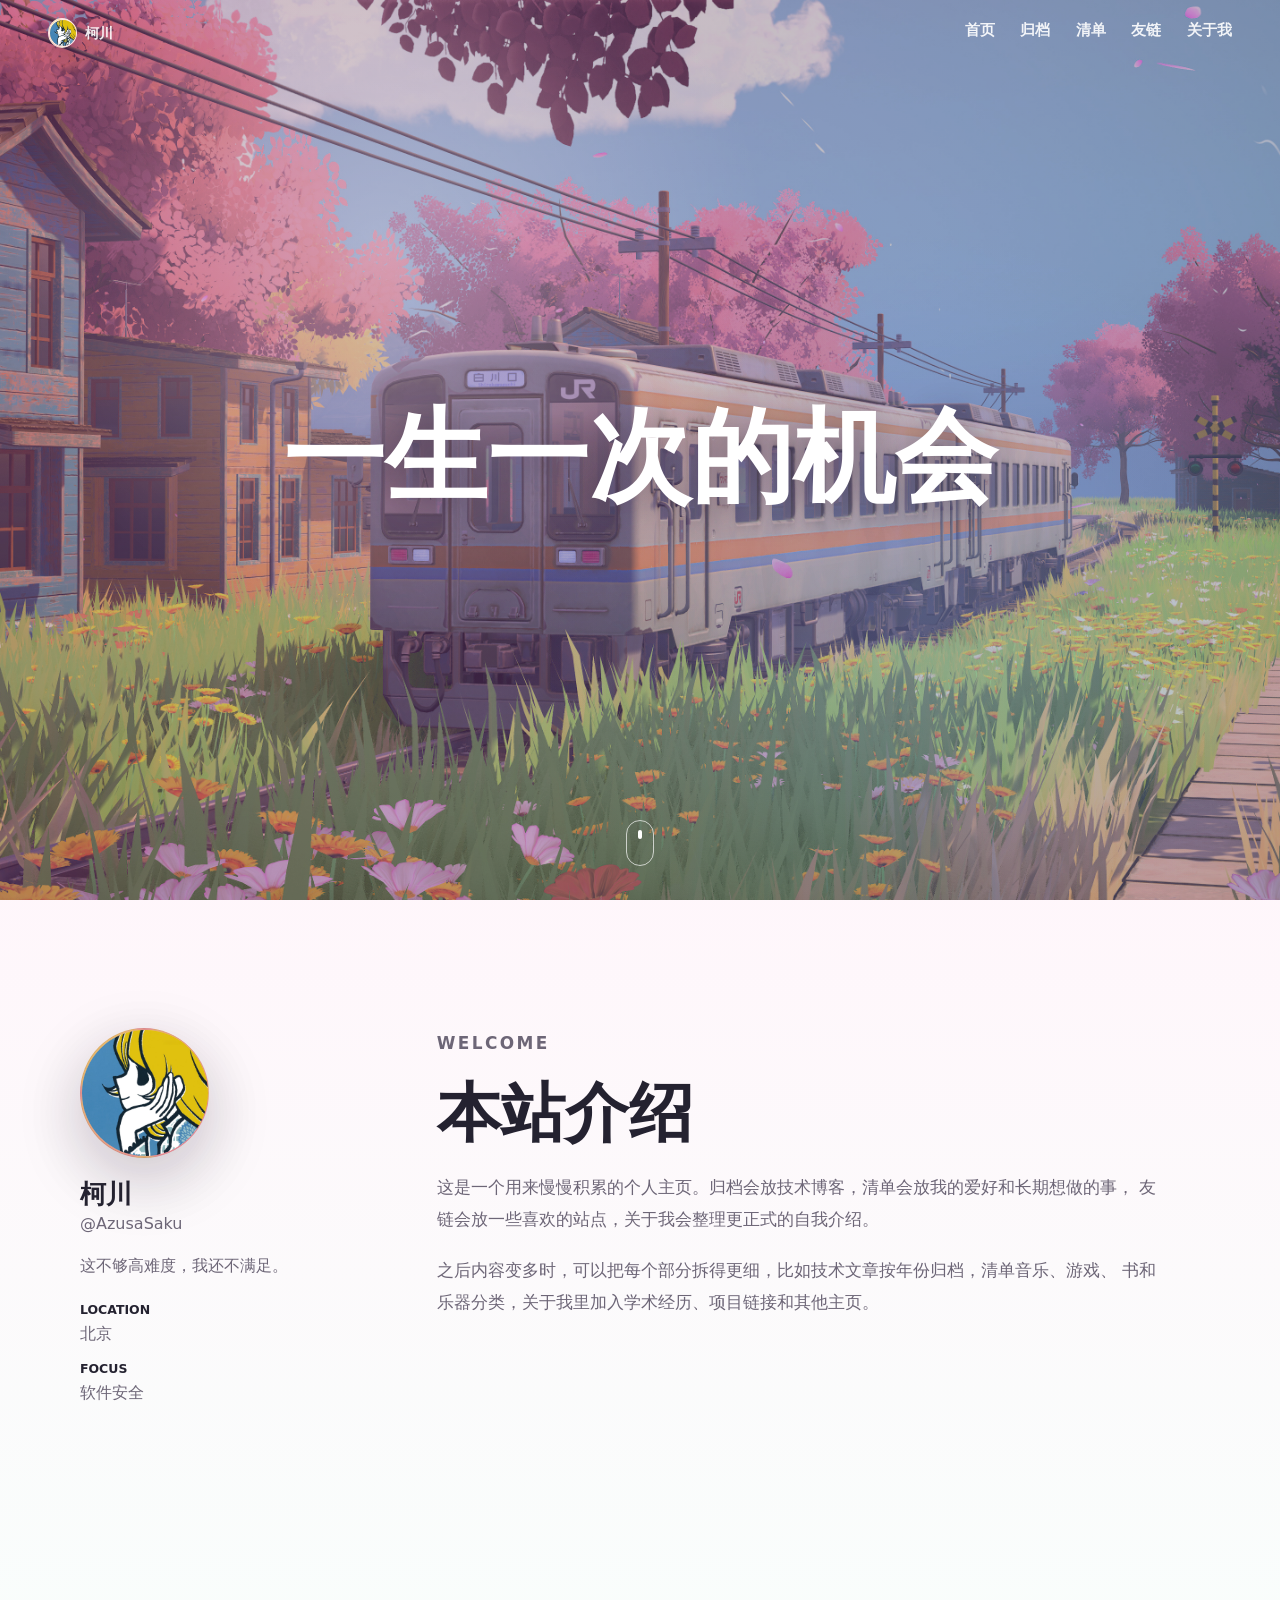
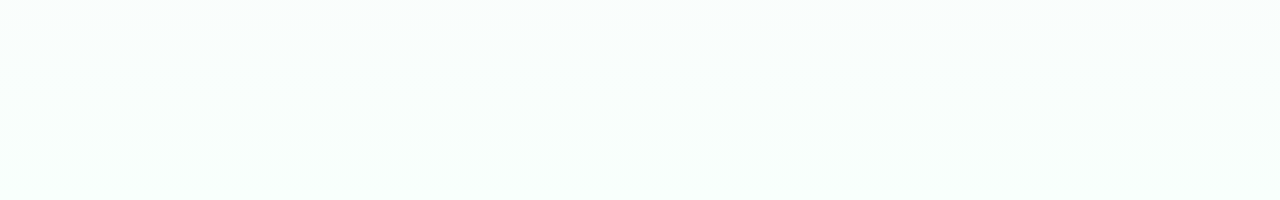
==== index.html @ ffb1e4fa "meta" ====
<!doctype html>
<html lang="zh-CN">
  <head>
    <meta charset="UTF-8" />
    <meta name="viewport" content="width=device-width, initial-scale=1.0" />
    <title>首页 | 柯川</title>
    <meta name="description" content="个人主页、技术博客、清单、友链和关于我。" />
    <link rel="stylesheet" href="styles.css" />
  </head>
  <body>
    <div class="door-effect" aria-hidden="true">
      <span></span>
      <span></span>
    </div>

    <header class="topbar" aria-label="站点导航">
      <a class="mini-profile" href="index.html" aria-label="回到首页">
        <span class="mini-avatar"><img class="mini-avatar" src="assets/avatar.jpg" alt="Mio 的头像" /></span>
        <span class="mini-id">柯川</span>
      </a>
      <nav class="top-links" aria-label="主导航">
        <a href="index.html">首页</a>
        <a href="archive.html">归档</a>
        <a href="lists.html">清单</a>
        <a href="friends.html">友链</a>
        <a href="about.html">关于我</a>
      </nav>
    </header>

    <main>
      <section class="hero" id="home" aria-labelledby="hero-title">
        <div class="sky" aria-hidden="true">
          <span class="meteor meteor-a"></span>
          <span class="meteor meteor-b"></span>
          <span class="meteor meteor-c"></span>
          <span class="meteor meteor-d"></span>
        </div>
        <div class="hero-shade" aria-hidden="true"></div>
        <h1 id="hero-title">一生一次的机会</h1>
        <a class="scroll-hint" href="#intro" aria-label="下滑查看本站介绍">
          <span></span>
        </a>
      </section>

      <section class="home-content" id="intro">
        <aside class="github-card" aria-label="个人简介">
          <div class="profile-avatar"><img class="profile-avatar" src="assets/avatar.jpg" alt="Mio 的头像" /></div>
          <h2>柯川</h2>
          <p class="handle">@AzusaSaku</p>
          <p class="bio">这不够高难度，我还不满足。</p>
          <dl class="profile-meta">
            <div>
              <dt>Location</dt>
              <dd>北京</dd>
            </div>
            <div>
              <dt>Focus</dt>
              <dd>软件安全</dd>
            </div>
          </dl>
        </aside>

        <article class="intro-copy">
          <p class="eyebrow">welcome</p>
          <h2>本站介绍</h2>
          <p>
            这是一个用来慢慢积累的个人主页。归档会放技术博客，清单会放我的爱好和长期想做的事，
            友链会放一些喜欢的站点，关于我会整理更正式的自我介绍。
          </p>
          <p>
            之后内容变多时，可以把每个部分拆得更细，比如技术文章按年份归档，清单音乐、游戏、
            书和乐器分类，关于我里加入学术经历、项目链接和其他主页。
          </p>
        </article>
      </section>
    </main>
  </body>
</html>
---- styles.css ----
:root {
  color-scheme: light;
  --ink: #242230;
  --muted: #6d6677;
  --line: rgba(48, 43, 62, 0.14);
  --paper: #fffaf8;
  --rose: #ff8fab;
  --rose-deep: #e85d86;
  --mint: #8bdcc7;
  --blue: #87bfff;
  --shadow: 0 20px 70px rgba(39, 31, 48, 0.14);
}

* {
  box-sizing: border-box;
}

html {
  scroll-behavior: smooth;
}

body {
  margin: 0;
  min-width: 320px;
  background:
    radial-gradient(circle at top left, rgba(255, 143, 171, 0.12), transparent 28rem),
    linear-gradient(180deg, #fffaf8 0%, #fff6fb 48%, #f8fffc 100%);
  color: var(--ink);
  font-family:
    Inter, "Noto Sans SC", "PingFang SC", "Microsoft YaHei", system-ui, sans-serif;
}

a {
  color: inherit;
  text-decoration: none;
}

.door-effect {
  position: fixed;
  inset: 0;
  z-index: 100;
  display: grid;
  grid-template-columns: 1fr 1fr;
  pointer-events: none;
}

.door-effect span {
  background:
    linear-gradient(120deg, rgba(255, 143, 171, 0.94), rgba(135, 191, 255, 0.9)),
    var(--paper);
  animation: open-door 1.15s cubic-bezier(0.76, 0, 0.24, 1) forwards;
}

.door-effect span:last-child {
  animation-name: open-door-right;
}

.topbar {
  position: fixed;
  z-index: 20;
  top: 0;
  left: 0;
  right: 0;
  display: flex;
  align-items: center;
  justify-content: space-between;
  gap: 24px;
  padding: 18px clamp(18px, 4vw, 48px);
  color: rgba(255, 255, 255, 0.9);
}

.topbar-inner {
  color: var(--ink);
  background: rgba(255, 250, 248, 0.82);
  backdrop-filter: blur(18px);
  box-shadow: 0 12px 34px rgba(39, 31, 48, 0.08);
}

.mini-profile {
  display: inline-flex;
  align-items: center;
  gap: 9px;
  min-width: 0;
  font-weight: 800;
}

.mini-avatar {
  display: grid;
  width: 28px;
  aspect-ratio: 1;
  place-items: center;
  border: 1px solid rgba(255, 255, 255, 0.78);
  border-radius: 50%;
  background: linear-gradient(135deg, #ffd36e, #ff8fab);
  color: #fff;
  font-size: 0.95rem;
  font-weight: 900;
  box-shadow: 0 10px 24px rgba(38, 28, 52, 0.14);
}

.mini-id {
  font-size: 0.9rem;
  white-space: nowrap;
}

.top-links {
  display: flex;
  align-items: center;
  gap: clamp(12px, 2vw, 26px);
  font-size: 0.92rem;
  font-weight: 800;
}

.top-links a {
  padding-bottom: 4px;
  border-bottom: 1px solid transparent;
}

.top-links a:hover,
.top-links a:focus-visible,
.top-links a[aria-current="page"] {
  border-color: currentColor;
}

.hero {
  position: relative;
  display: grid;
  min-height: 100svh;
  place-items: center;
  overflow: hidden;
  padding: 86px 22px 72px;
  background:
    linear-gradient(120deg, rgba(255, 143, 171, 0.24), rgba(139, 220, 199, 0.18)),
    url("assets/cover.jpg") center / cover no-repeat,
    linear-gradient(135deg, #fff0f5 0%, #ecfffa 55%, #fff8df 100%);
  isolation: isolate;
}

.hero-shade {
  position: absolute;
  inset: 0;
  z-index: -1;
  background:
    radial-gradient(circle at 30% 28%, rgba(255, 255, 255, 0.28), transparent 24rem),
    radial-gradient(circle at 72% 68%, rgba(135, 191, 255, 0.22), transparent 24rem),
    rgba(30, 22, 42, 0.22);
}

.sky {
  position: absolute;
  inset: 0;
  overflow: hidden;
  pointer-events: none;
}

.meteor {
  position: absolute;
  width: 180px;
  height: 2px;
  border-radius: 999px;
  background: linear-gradient(90deg, rgba(255, 255, 255, 0), #fff);
  filter: drop-shadow(0 0 9px rgba(255, 255, 255, 0.9));
  opacity: 0;
  transform: rotate(-28deg);
  animation: meteor 5.8s linear infinite;
}

.meteor::after {
  position: absolute;
  right: 0;
  top: 50%;
  width: 5px;
  aspect-ratio: 1;
  border-radius: 50%;
  background: #fff;
  content: "";
  transform: translateY(-50%);
}

.meteor-a {
  top: 18%;
  left: 68%;
}

.meteor-b {
  top: 36%;
  left: 82%;
  animation-delay: 1.7s;
  animation-duration: 6.4s;
}

.meteor-c {
  top: 58%;
  left: 74%;
  animation-delay: 3.2s;
  animation-duration: 7s;
}

.meteor-d {
  top: 25%;
  left: 42%;
  animation-delay: 4.4s;
  animation-duration: 6.8s;
}

.hero h1 {
  margin: 0;
  color: #fff;
  font-size: clamp(2.9rem, 8vw, 7.4rem);
  line-height: 1.02;
  letter-spacing: 0;
  text-align: center;
  text-shadow: 0 8px 34px rgba(38, 25, 54, 0.45);
}

.scroll-hint {
  position: absolute;
  bottom: 34px;
  left: 50%;
  display: grid;
  width: 28px;
  height: 46px;
  place-items: start center;
  border: 1px solid rgba(255, 255, 255, 0.68);
  border-radius: 999px;
  transform: translateX(-50%);
}

.scroll-hint span {
  width: 4px;
  height: 9px;
  margin-top: 9px;
  border-radius: 999px;
  background: #fff;
  animation: scroll-dot 1.4s ease-in-out infinite;
}

.home-content {
  display: grid;
  grid-template-columns: minmax(230px, 280px) minmax(0, 720px);
  gap: clamp(32px, 6vw, 86px);
  align-items: start;
  width: min(1120px, calc(100% - 40px));
  min-height: 100svh;
  margin: 0 auto;
  padding: clamp(76px, 10vw, 128px) 0;
}

.github-card {
  position: sticky;
  top: 86px;
}

.profile-avatar {
  display: grid;
  width: 128px;
  aspect-ratio: 1;
  place-items: center;
  border: 1px solid var(--line);
  border-radius: 50%;
  background: linear-gradient(135deg, #ffd36e, #ff8fab);
  color: #fff;
  font-size: 3.8rem;
  font-weight: 900;
  box-shadow: var(--shadow);
}

.github-card h2 {
  margin: 22px 0 4px;
  font-size: 1.62rem;
  line-height: 1.15;
}

.handle {
  margin: 0 0 18px;
  color: var(--muted);
  font-size: 1rem;
}

.bio,
.profile-meta dd,
.intro-copy p,
.simple-page p {
  color: var(--muted);
  line-height: 1.85;
}

.bio {
  margin: 0 0 22px;
}

.profile-meta {
  display: grid;
  gap: 12px;
  margin: 0;
}

.profile-meta div {
  display: grid;
  gap: 2px;
}

.profile-meta dt {
  color: var(--ink);
  font-size: 0.78rem;
  font-weight: 900;
  text-transform: uppercase;
}

.profile-meta dd {
  margin: 0;
}

.eyebrow {
  margin: 0 0 14px;
  color: var(--rose-deep);
  font-size: 0.78rem;
  font-weight: 900;
  letter-spacing: 0.14em;
  text-transform: uppercase;
}

.intro-copy h2,
.simple-page h1 {
  margin: 0 0 24px;
  font-size: clamp(2.2rem, 5vw, 4.6rem);
  line-height: 1.08;
  letter-spacing: 0;
}

.intro-copy p {
  margin: 0 0 20px;
  font-size: 1.06rem;
}

.inner-page {
  min-height: 100svh;
}

.simple-page {
  width: min(900px, calc(100% - 40px));
  margin: 0 auto;
  padding: clamp(118px, 16vw, 180px) 0 80px;
}

.simple-page p {
  margin: 0;
  font-size: 1.04rem;
}

@media (max-width: 820px) {
  .topbar {
    align-items: flex-start;
  }

  .top-links {
    max-width: 240px;
    flex-wrap: wrap;
    justify-content: flex-end;
    gap: 10px 15px;
  }

  .home-content {
    grid-template-columns: 1fr;
  }

  .github-card {
    position: relative;
    top: auto;
  }
}

@media (max-width: 540px) {
  .topbar {
    padding: 14px 16px;
  }

  .mini-id {
    display: none;
  }

  .top-links {
    max-width: 212px;
    font-size: 0.84rem;
  }

  .hero h1 {
    font-size: clamp(2.65rem, 17vw, 4.6rem);
  }

  .home-content,
  .simple-page {
    width: min(100% - 32px, 900px);
  }
}

@media (prefers-reduced-motion: reduce) {
  *,
  *::before,
  *::after {
    scroll-behavior: auto !important;
    animation-duration: 0.001ms !important;
    animation-iteration-count: 1 !important;
    transition-duration: 0.001ms !important;
  }
}

@keyframes open-door {
  0% {
    transform: translateX(0);
  }

  100% {
    transform: translateX(-101%);
  }
}

@keyframes open-door-right {
  0% {
    transform: translateX(0);
  }

  100% {
    transform: translateX(101%);
  }
}

@keyframes meteor {
  0%,
  64% {
    opacity: 0;
    translate: 0 0;
  }

  68% {
    opacity: 1;
  }

  78% {
    opacity: 0;
    translate: -520px 300px;
  }

  100% {
    opacity: 0;
    translate: -520px 300px;
  }
}

@keyframes scroll-dot {
  0%,
  100% {
    opacity: 0.95;
    transform: translateY(0);
  }

  50% {
    opacity: 0.45;
    transform: translateY(14px);
  }
}
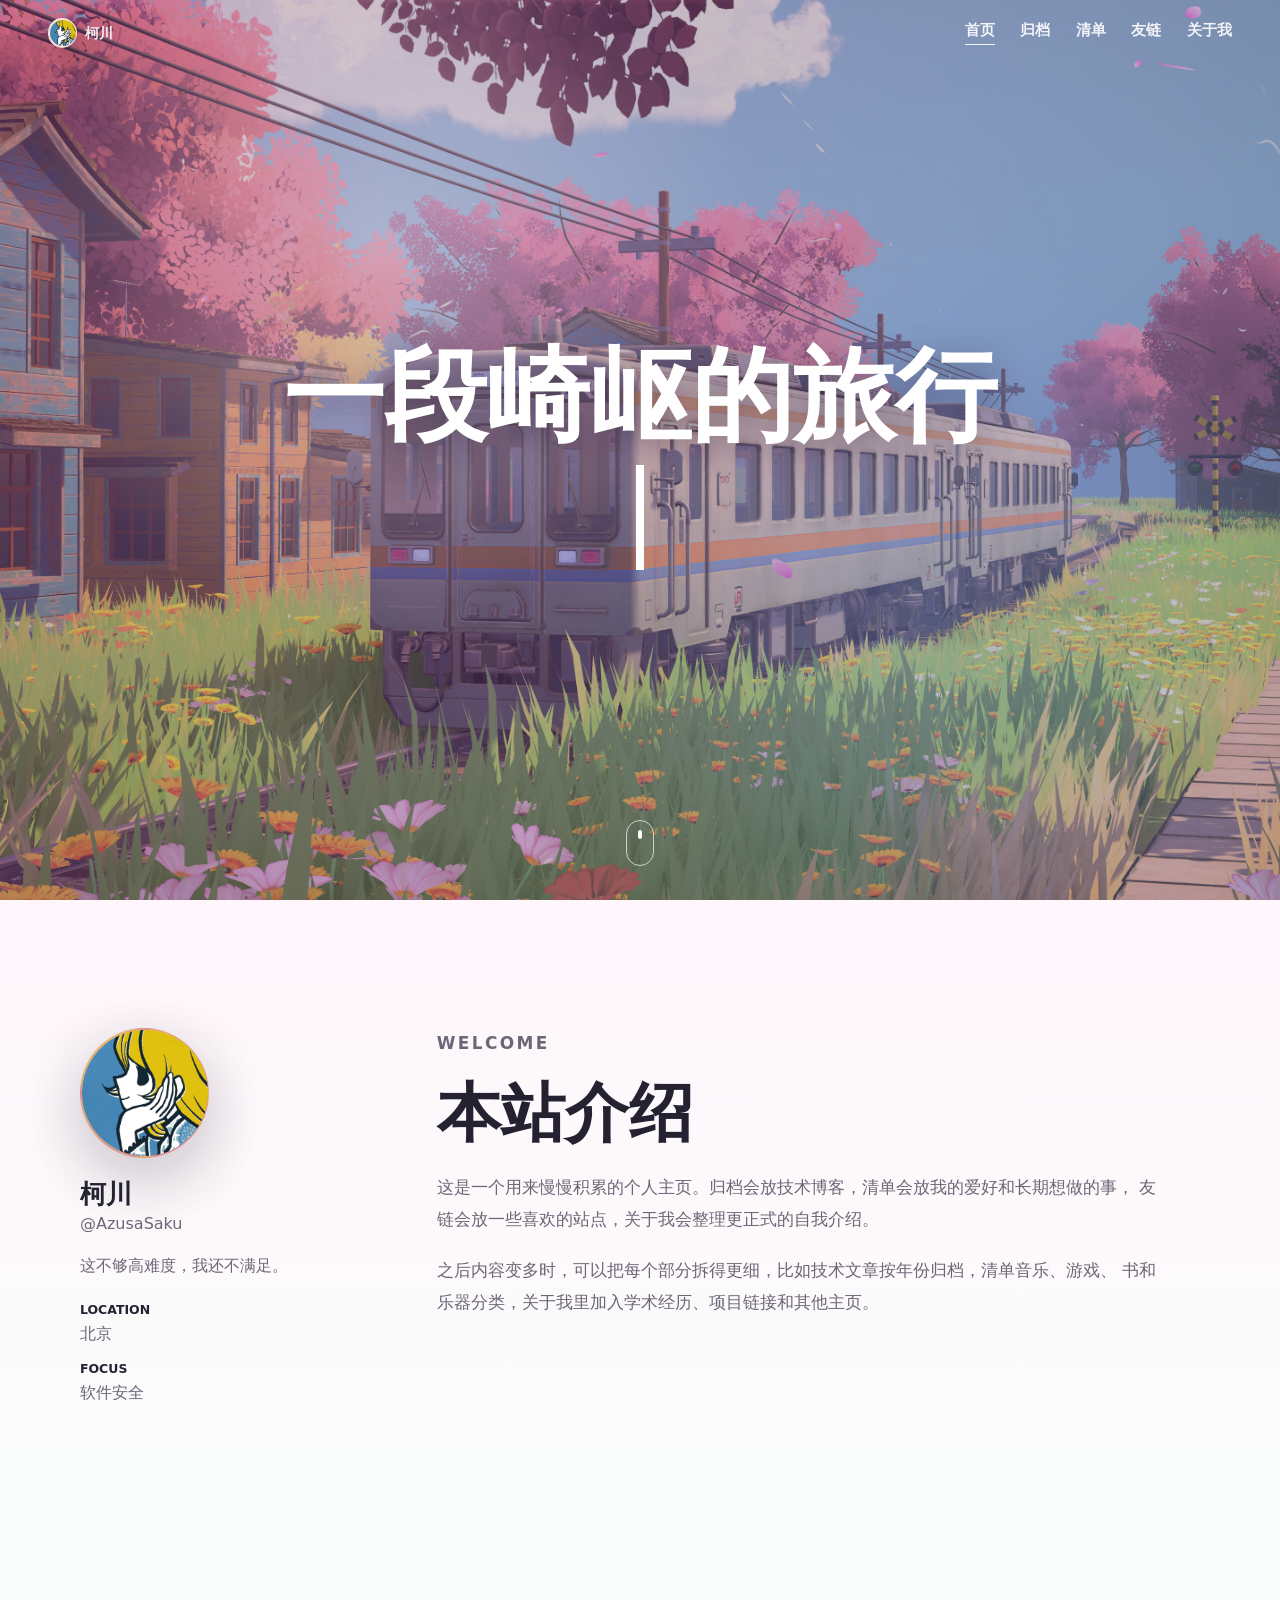
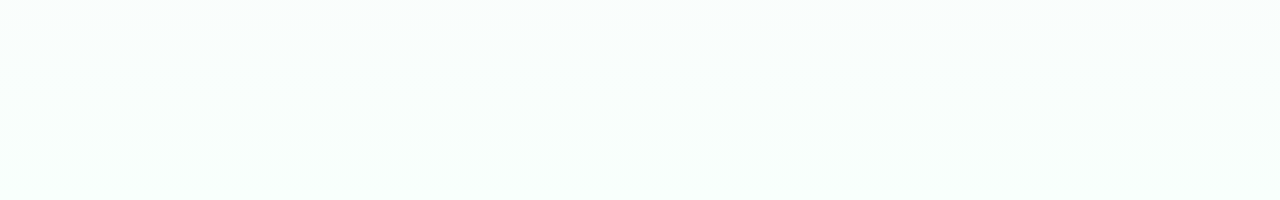
==== commit 01391846: "0000" ====
--- a/index.html
+++ b/index.html
@@ -6,6 +6,7 @@
     <title>首页 | 柯川</title>
     <meta name="description" content="个人主页、技术博客、清单、友链和关于我。" />
     <link rel="stylesheet" href="styles.css" />
+    <script src="site.js" defer></script>
   </head>
   <body>
     <div class="door-effect" aria-hidden="true">
@@ -13,19 +14,7 @@
       <span></span>
     </div>
 
-    <header class="topbar" aria-label="站点导航">
-      <a class="mini-profile" href="index.html" aria-label="回到首页">
-        <span class="mini-avatar"><img class="mini-avatar" src="assets/avatar.jpg" alt="Mio 的头像" /></span>
-        <span class="mini-id">柯川</span>
-      </a>
-      <nav class="top-links" aria-label="主导航">
-        <a href="index.html">首页</a>
-        <a href="archive.html">归档</a>
-        <a href="lists.html">清单</a>
-        <a href="friends.html">友链</a>
-        <a href="about.html">关于我</a>
-      </nav>
-    </header>
+    <header class="topbar" aria-label="站点导航" data-site-header></header>
 
     <main>
       <section class="hero" id="home" aria-labelledby="hero-title">
@@ -36,29 +25,17 @@
           <span class="meteor meteor-d"></span>
         </div>
         <div class="hero-shade" aria-hidden="true"></div>
-        <h1 id="hero-title">一生一次的机会</h1>
+        <h1 id="hero-title">
+          <span>一段崎岖的旅行</span>
+          <span class="typewriter">一生一次的机会</span>
+        </h1>
         <a class="scroll-hint" href="#intro" aria-label="下滑查看本站介绍">
           <span></span>
         </a>
       </section>
 
       <section class="home-content" id="intro">
-        <aside class="github-card" aria-label="个人简介">
-          <div class="profile-avatar"><img class="profile-avatar" src="assets/avatar.jpg" alt="Mio 的头像" /></div>
-          <h2>柯川</h2>
-          <p class="handle">@AzusaSaku</p>
-          <p class="bio">这不够高难度，我还不满足。</p>
-          <dl class="profile-meta">
-            <div>
-              <dt>Location</dt>
-              <dd>北京</dd>
-            </div>
-            <div>
-              <dt>Focus</dt>
-              <dd>软件安全</dd>
-            </div>
-          </dl>
-        </aside>
+        <aside class="github-card" aria-label="个人简介" data-profile-card></aside>
 
         <article class="intro-copy">
           <p class="eyebrow">welcome</p>
--- a/styles.css
+++ b/styles.css
@@ -204,6 +204,9 @@
 }
 
 .hero h1 {
+  display: grid;
+  justify-items: center;
+  gap: 0.16em;
   margin: 0;
   color: #fff;
   font-size: clamp(2.9rem, 8vw, 7.4rem);
@@ -211,6 +214,18 @@
   letter-spacing: 0;
   text-align: center;
   text-shadow: 0 8px 34px rgba(38, 25, 54, 0.45);
+}
+
+.typewriter {
+  display: inline-block;
+  width: 0;
+  max-width: max-content;
+  overflow: hidden;
+  border-right: 0.08em solid currentColor;
+  white-space: nowrap;
+  animation:
+    typing-loop 5.8s steps(7, end) infinite,
+    caret-blink 0.72s step-end infinite;
 }
 
 .scroll-hint {
@@ -459,3 +474,31 @@
     transform: translateY(14px);
   }
 }
+
+@keyframes typing-loop {
+  0%,
+  12% {
+    width: 0;
+  }
+
+  38%,
+  62% {
+    width: 7em;
+  }
+
+  88%,
+  100% {
+    width: 0;
+  }
+}
+
+@keyframes caret-blink {
+  0%,
+  100% {
+    border-color: currentColor;
+  }
+
+  50% {
+    border-color: transparent;
+  }
+}
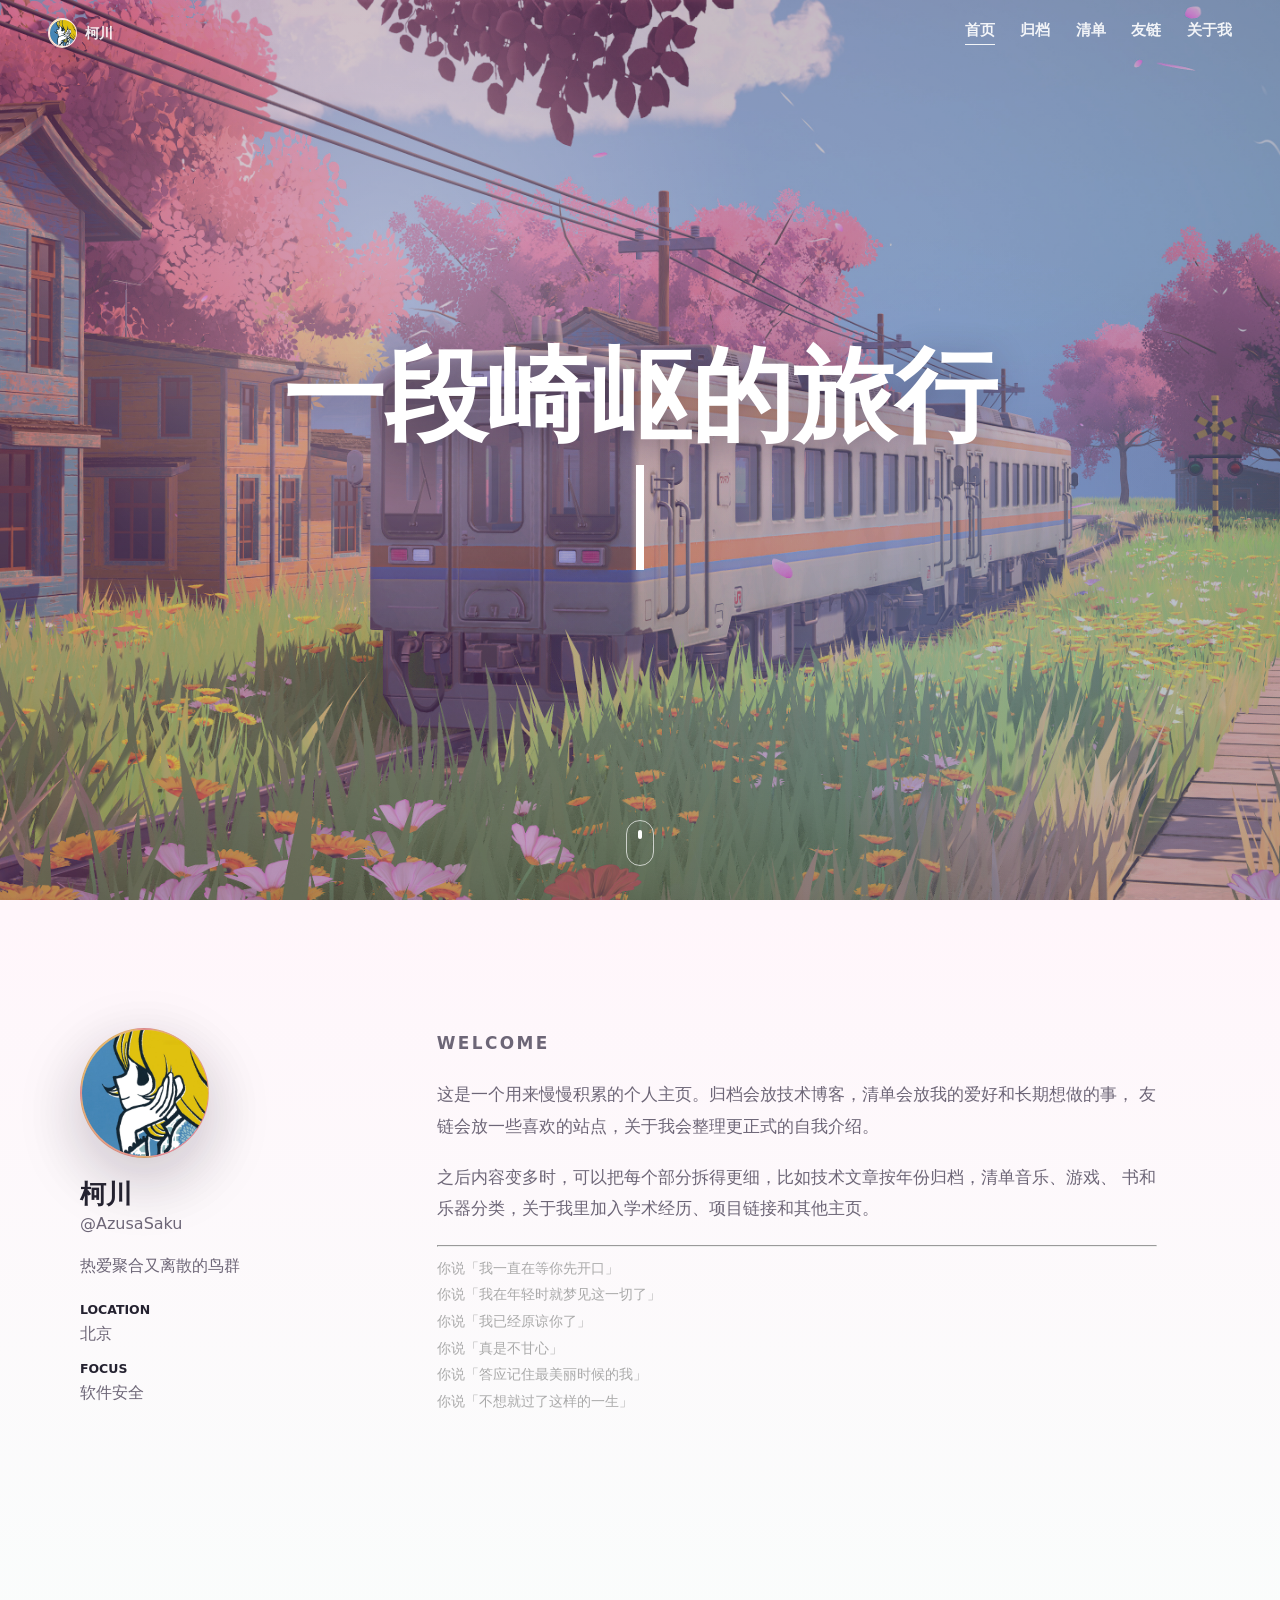
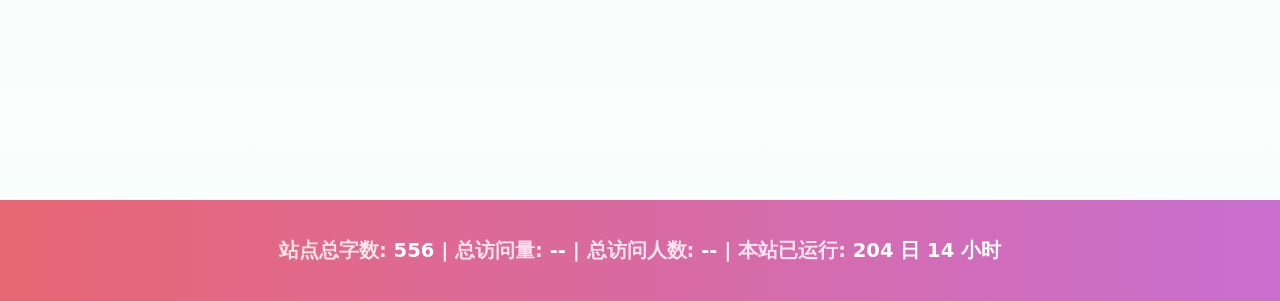
==== commit a8e1361d: "0001" ====
--- a/index.html
+++ b/index.html
@@ -5,8 +5,8 @@
     <meta name="viewport" content="width=device-width, initial-scale=1.0" />
     <title>首页 | 柯川</title>
     <meta name="description" content="个人主页、技术博客、清单、友链和关于我。" />
-    <link rel="stylesheet" href="styles.css" />
-    <script src="site.js" defer></script>
+    <link rel="stylesheet" href="styles.css?v=20260516" />
+    <script src="site.js?v=20260516" defer></script>
   </head>
   <body>
     <div class="door-effect" aria-hidden="true">
@@ -39,7 +39,6 @@
 
         <article class="intro-copy">
           <p class="eyebrow">welcome</p>
-          <h2>本站介绍</h2>
           <p>
             这是一个用来慢慢积累的个人主页。归档会放技术博客，清单会放我的爱好和长期想做的事，
             友链会放一些喜欢的站点，关于我会整理更正式的自我介绍。
@@ -48,8 +47,18 @@
             之后内容变多时，可以把每个部分拆得更细，比如技术文章按年份归档，清单音乐、游戏、
             书和乐器分类，关于我里加入学术经历、项目链接和其他主页。
           </p>
+          <hr>
+          <p style="color: #aaa; font-size: 0.9em;">
+            你说「我一直在等你先开口」<br>
+            你说「我在年轻时就梦见这一切了」<br>
+            你说「我已经原谅你了」<br>
+            你说「真是不甘心」<br>
+            你说「答应记住最美丽时候的我」<br>
+            你说「不想就过了这样的一生」
+          </p>
         </article>
       </section>
     </main>
+    <footer class="site-footer" data-site-footer></footer>
   </body>
 </html>
--- a/styles.css
+++ b/styles.css
@@ -363,6 +363,217 @@
   font-size: 1.04rem;
 }
 
+.site-footer {
+  padding: 32px 20px;
+  background: linear-gradient(90deg, #e86673, #c96fd0);
+  color: rgba(255, 255, 255, 0.9);
+  text-align: center;
+}
+
+.site-footer-inner {
+  width: min(980px, 100%);
+  margin: 0 auto;
+}
+
+.footer-stats {
+  margin: 0;
+  font-size: clamp(1rem, 2.5vw, 1.22rem);
+  font-weight: 600;
+  line-height: 1.9;
+}
+
+.footer-stat {
+  display: inline;
+}
+
+.footer-stat strong {
+  color: #fff;
+  font-weight: 900;
+}
+
+.footer-stat span {
+  color: rgba(255, 255, 255, 0.82);
+}
+
+.section-body {
+  background: #f6f6f4;
+}
+
+.section-landing {
+  display: grid;
+  min-height: 100svh;
+  grid-template-rows: 1fr 1fr;
+}
+
+.section-hero {
+  position: relative;
+  display: grid;
+  min-height: 50svh;
+  place-items: center;
+  overflow: hidden;
+  padding: 96px 22px 46px;
+  background:
+    linear-gradient(120deg, rgba(255, 143, 171, 0.2), rgba(135, 191, 255, 0.16)),
+    var(--section-bg) center / cover no-repeat,
+    linear-gradient(135deg, #fff0f5, #f8fffc);
+  isolation: isolate;
+}
+
+.section-hero-shade {
+  position: absolute;
+  inset: 0;
+  z-index: -1;
+  background: rgba(27, 22, 36, 0.34);
+}
+
+.section-hero h1 {
+  width: min(920px, calc(100% - 32px));
+  margin: 0;
+  color: #fff;
+  font-size: clamp(2.35rem, 6vw, 5.8rem);
+  line-height: 1.05;
+  letter-spacing: 0;
+  text-align: center;
+  text-shadow: 0 12px 40px rgba(22, 18, 32, 0.44);
+}
+
+.section-panel {
+  display: grid;
+  min-height: 50svh;
+  place-items: center;
+  padding: clamp(42px, 7vw, 76px) 20px;
+}
+
+.section-profile {
+  display: grid;
+  justify-items: center;
+  gap: 8px;
+  text-align: center;
+}
+
+.section-avatar {
+  width: 112px;
+  aspect-ratio: 1;
+  overflow: hidden;
+  border: 1px solid var(--line);
+  border-radius: 50%;
+  background: #fff;
+  box-shadow: var(--shadow);
+}
+
+.section-avatar img {
+  display: block;
+  width: 100%;
+  height: 100%;
+  object-fit: cover;
+}
+
+.section-profile h2 {
+  margin: 12px 0 0;
+  font-size: 1.6rem;
+  line-height: 1.15;
+}
+
+.section-profile .handle {
+  margin: 0;
+}
+
+.section-tabs {
+  display: flex;
+  flex-wrap: wrap;
+  justify-content: center;
+  gap: 12px;
+  margin-top: 28px;
+}
+
+.section-tab {
+  min-height: 42px;
+  padding: 0 18px;
+  border: 1px solid var(--line);
+  border-radius: 999px;
+  background: rgba(255, 255, 255, 0.74);
+  color: var(--muted);
+  cursor: pointer;
+  font: inherit;
+  font-size: 0.92rem;
+  font-weight: 800;
+  transition:
+    background 0.2s ease,
+    color 0.2s ease,
+    border-color 0.2s ease,
+    transform 0.2s ease;
+}
+
+.section-tab:hover,
+.section-tab:focus-visible,
+.section-tab.is-active {
+  border-color: rgba(232, 93, 134, 0.36);
+  background: #fff;
+  color: var(--rose-deep);
+  transform: translateY(-1px);
+}
+
+.posts-section {
+  padding: clamp(58px, 8vw, 96px) 0;
+}
+
+.post-list {
+  display: grid;
+  gap: 30px;
+  width: min(1180px, calc(100% - 48px));
+  margin: 0 auto;
+}
+
+.post-card {
+  display: grid;
+  min-height: 330px;
+  grid-template-columns: minmax(0, 0.95fr) minmax(0, 1.05fr);
+  overflow: hidden;
+  border-radius: 8px;
+  background: rgba(255, 255, 255, 0.94);
+  box-shadow: 0 18px 54px rgba(39, 31, 48, 0.1);
+}
+
+.post-card-reverse .post-image {
+  order: 2;
+}
+
+.post-image img {
+  display: block;
+  width: 100%;
+  height: 100%;
+  object-fit: cover;
+}
+
+.post-content {
+  display: grid;
+  align-content: center;
+  padding: clamp(32px, 5vw, 62px);
+}
+
+.post-content h3 {
+  margin: 0 0 16px;
+  font-size: clamp(1.55rem, 3vw, 2.15rem);
+  line-height: 1.18;
+  letter-spacing: 0;
+}
+
+.post-meta,
+.post-excerpt {
+  color: #777;
+  line-height: 1.85;
+}
+
+.post-meta {
+  margin: 0 0 18px;
+  font-size: 0.98rem;
+}
+
+.post-excerpt {
+  margin: 0;
+  font-size: 1.04rem;
+}
+
 @media (max-width: 820px) {
   .topbar {
     align-items: flex-start;
@@ -383,6 +594,15 @@
     position: relative;
     top: auto;
   }
+
+  .post-card,
+  .post-card-reverse {
+    grid-template-columns: 1fr;
+  }
+
+  .post-card-reverse .post-image {
+    order: 0;
+  }
 }
 
 @media (max-width: 540px) {
@@ -406,6 +626,26 @@
   .home-content,
   .simple-page {
     width: min(100% - 32px, 900px);
+  }
+
+  .section-hero {
+    padding-top: 112px;
+  }
+
+  .section-avatar {
+    width: 92px;
+  }
+
+  .post-list {
+    width: min(100% - 28px, 1180px);
+  }
+
+  .post-card {
+    min-height: auto;
+  }
+
+  .site-footer {
+    padding: 26px 16px;
   }
 }
 
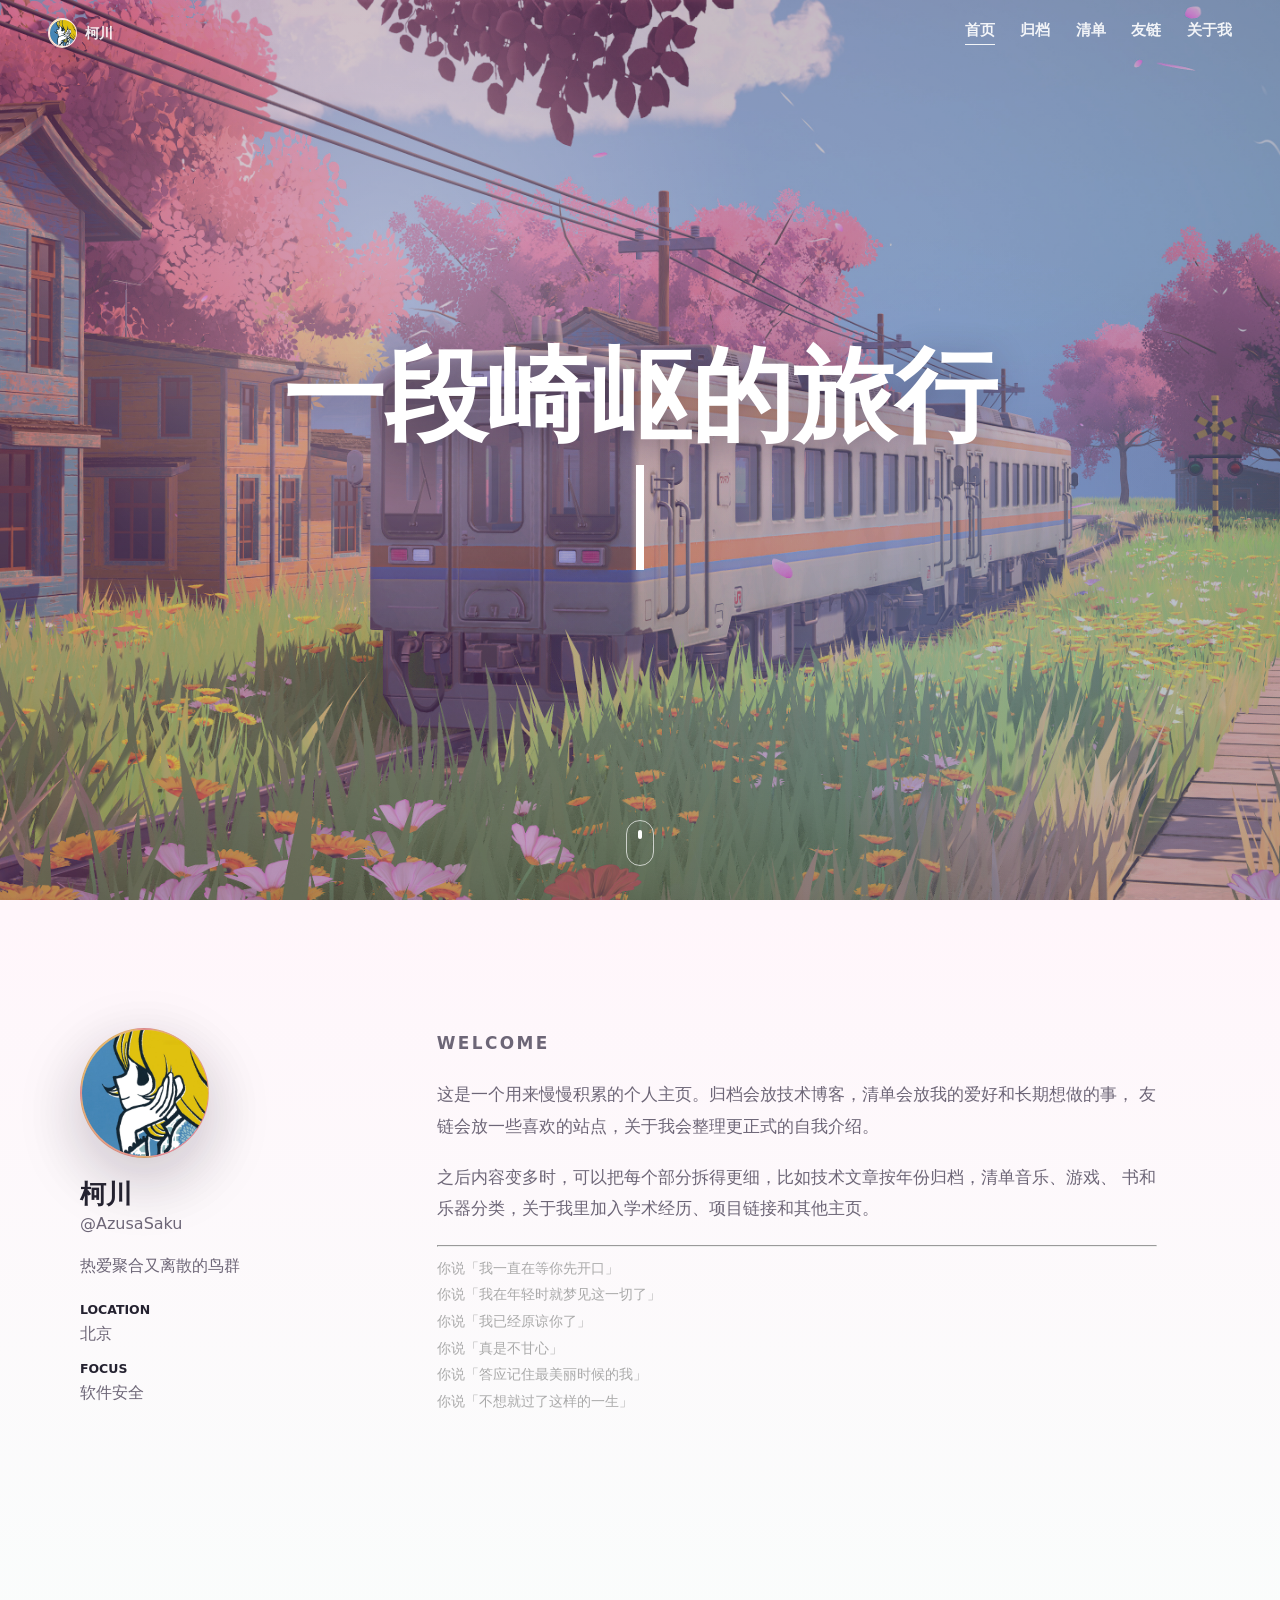
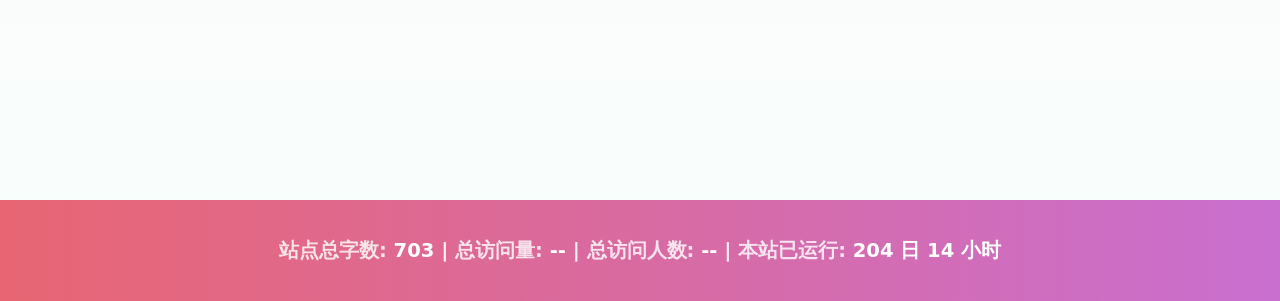
==== commit 8d2123d3: "0004" ====
--- a/index.html
+++ b/index.html
@@ -5,8 +5,8 @@
     <meta name="viewport" content="width=device-width, initial-scale=1.0" />
     <title>首页 | 柯川</title>
     <meta name="description" content="个人主页、技术博客、清单、友链和关于我。" />
-    <link rel="stylesheet" href="styles.css?v=20260516" />
-    <script src="site.js?v=20260516" defer></script>
+    <link rel="stylesheet" href="styles.css?v=20260518" />
+    <script src="site.js?v=20260518" defer></script>
   </head>
   <body>
     <div class="door-effect" aria-hidden="true">
--- a/styles.css
+++ b/styles.css
@@ -482,35 +482,30 @@
   display: flex;
   flex-wrap: wrap;
   justify-content: center;
-  gap: 12px;
+  gap: clamp(12px, 2vw, 26px);
   margin-top: 28px;
 }
 
 .section-tab {
-  min-height: 42px;
-  padding: 0 18px;
-  border: 1px solid var(--line);
-  border-radius: 999px;
-  background: rgba(255, 255, 255, 0.74);
-  color: var(--muted);
+  padding: 0 0 4px;
+  border: 0;
+  border-bottom: 1px solid transparent;
+  border-radius: 0;
+  background: transparent;
+  color: var(--ink);
   cursor: pointer;
   font: inherit;
   font-size: 0.92rem;
   font-weight: 800;
-  transition:
-    background 0.2s ease,
-    color 0.2s ease,
-    border-color 0.2s ease,
-    transform 0.2s ease;
 }
 
 .section-tab:hover,
 .section-tab:focus-visible,
 .section-tab.is-active {
-  border-color: rgba(232, 93, 134, 0.36);
-  background: #fff;
-  color: var(--rose-deep);
-  transform: translateY(-1px);
+  border-color: currentColor;
+  background: transparent;
+  color: var(--ink);
+  transform: none;
 }
 
 .posts-section {
@@ -519,14 +514,14 @@
 
 .post-list {
   display: grid;
-  gap: 30px;
+  gap: 24px;
   width: min(1180px, calc(100% - 48px));
   margin: 0 auto;
 }
 
 .post-card {
   display: grid;
-  min-height: 330px;
+  min-height: 270px;
   grid-template-columns: minmax(0, 0.95fr) minmax(0, 1.05fr);
   overflow: hidden;
   border-radius: 8px;
@@ -548,12 +543,12 @@
 .post-content {
   display: grid;
   align-content: center;
-  padding: clamp(32px, 5vw, 62px);
+  padding: clamp(26px, 4vw, 48px);
 }
 
 .post-content h3 {
-  margin: 0 0 16px;
-  font-size: clamp(1.55rem, 3vw, 2.15rem);
+  margin: 0 0 12px;
+  font-size: clamp(1.42rem, 2.6vw, 1.95rem);
   line-height: 1.18;
   letter-spacing: 0;
 }
@@ -561,17 +556,99 @@
 .post-meta,
 .post-excerpt {
   color: #777;
-  line-height: 1.85;
+  line-height: 1.72;
 }
 
 .post-meta {
-  margin: 0 0 18px;
-  font-size: 0.98rem;
+  margin: 0 0 14px;
+  font-size: 0.94rem;
 }
 
 .post-excerpt {
   margin: 0;
   font-size: 1.04rem;
+}
+
+.article-body {
+  background:
+    radial-gradient(circle at top left, rgba(255, 143, 171, 0.1), transparent 28rem),
+    linear-gradient(180deg, #fffaf8 0%, #f8fffc 100%);
+}
+
+.article-page {
+  width: min(920px, calc(100% - 40px));
+  margin: 0 auto;
+  padding: clamp(128px, 15vw, 172px) 0 clamp(72px, 10vw, 120px);
+}
+
+.article-shell {
+  display: grid;
+  gap: clamp(36px, 6vw, 58px);
+}
+
+.article-header h1 {
+  margin: 0 0 18px;
+  font-size: clamp(2.35rem, 6vw, 4.8rem);
+  line-height: 1.08;
+  letter-spacing: 0;
+}
+
+.article-content {
+  color: #4c4754;
+  font-size: 1.08rem;
+  line-height: 2;
+}
+
+.article-content h2,
+.article-content h3 {
+  margin: 2.2em 0 0.8em;
+  color: var(--ink);
+  line-height: 1.25;
+}
+
+.article-content p {
+  margin: 0 0 1.15em;
+}
+
+.article-content hr {
+  width: 72px;
+  margin: 2.4em 0;
+  border: 0;
+  border-top: 1px solid var(--line);
+}
+
+.article-content blockquote {
+  margin: 1.8em 0;
+  padding-left: 18px;
+  border-left: 3px solid rgba(232, 93, 134, 0.48);
+  color: var(--muted);
+}
+
+.article-content code {
+  padding: 0.14em 0.34em;
+  border-radius: 4px;
+  background: rgba(48, 43, 62, 0.08);
+  font-family: "JetBrains Mono", "SFMono-Regular", Consolas, monospace;
+}
+
+.article-style-wenkai .article-header h1,
+.article-style-wenkai .article-content {
+  font-family: "LXGW WenKai", "霞鹜文楷", "Noto Serif SC", "Songti SC", serif;
+}
+
+.article-style-wenkai .article-content {
+  color: #3f3a44;
+  font-size: 1.12rem;
+  line-height: 2.12;
+}
+
+.article-style-wenkai .article-content p {
+  margin-bottom: 1.28em;
+}
+
+.article-error {
+  color: var(--muted);
+  line-height: 1.85;
 }
 
 @media (max-width: 820px) {
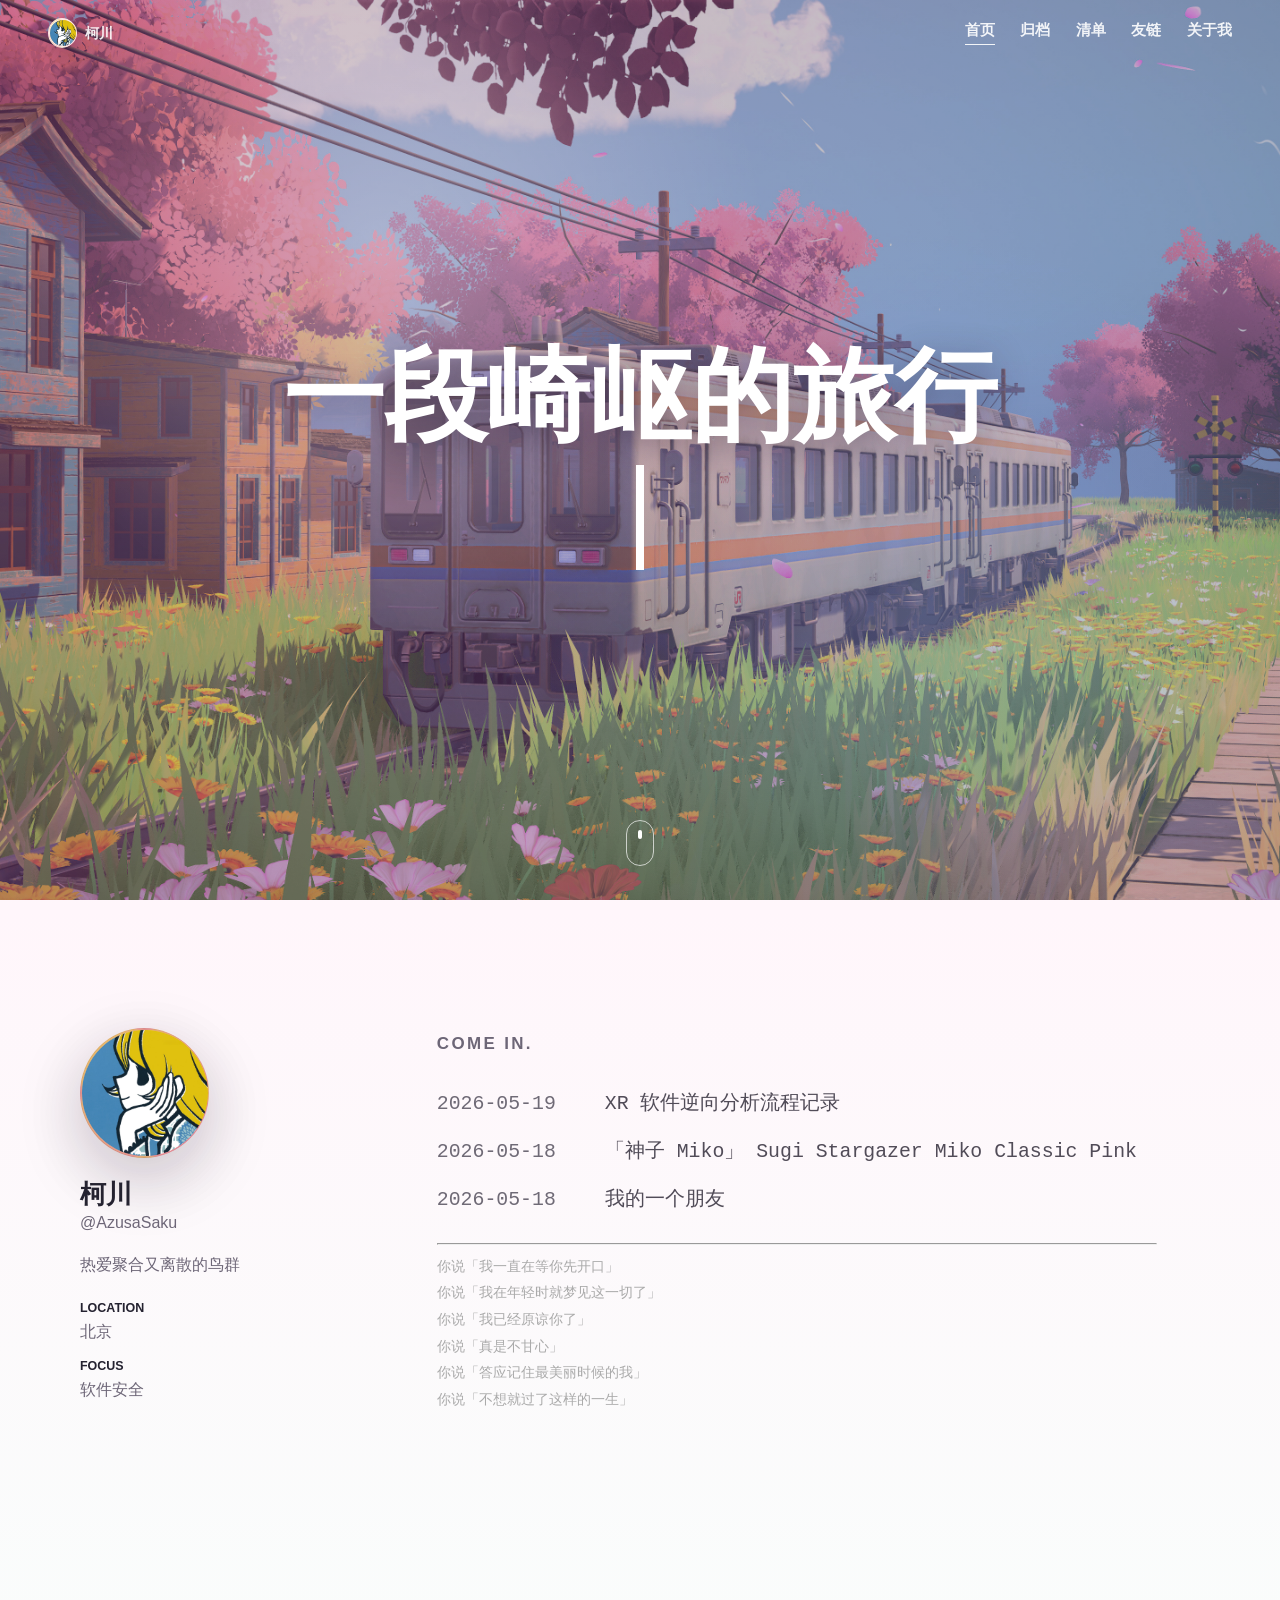
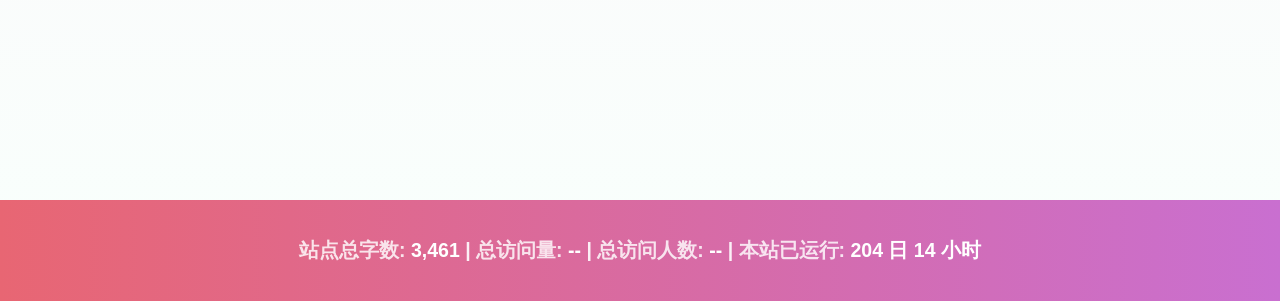
==== commit 414fb55b: "0005" ====
--- a/index.html
+++ b/index.html
@@ -5,8 +5,8 @@
     <meta name="viewport" content="width=device-width, initial-scale=1.0" />
     <title>首页 | 柯川</title>
     <meta name="description" content="个人主页、技术博客、清单、友链和关于我。" />
-    <link rel="stylesheet" href="styles.css?v=20260518" />
-    <script src="site.js?v=20260518" defer></script>
+    <link rel="stylesheet" href="styles.css?v=20260520" />
+    <script src="site.js?v=20260520" defer></script>
   </head>
   <body>
     <div class="door-effect" aria-hidden="true">
@@ -38,15 +38,8 @@
         <aside class="github-card" aria-label="个人简介" data-profile-card></aside>
 
         <article class="intro-copy">
-          <p class="eyebrow">welcome</p>
-          <p>
-            这是一个用来慢慢积累的个人主页。归档会放技术博客，清单会放我的爱好和长期想做的事，
-            友链会放一些喜欢的站点，关于我会整理更正式的自我介绍。
-          </p>
-          <p>
-            之后内容变多时，可以把每个部分拆得更细，比如技术文章按年份归档，清单音乐、游戏、
-            书和乐器分类，关于我里加入学术经历、项目链接和其他主页。
-          </p>
+          <p class="eyebrow">Come in.</p>
+          <nav class="home-posts" aria-label="博客文章" data-home-posts></nav>
           <hr>
           <p style="color: #aaa; font-size: 0.9em;">
             你说「我一直在等你先开口」<br>
--- a/styles.css
+++ b/styles.css
@@ -27,7 +27,7 @@
     linear-gradient(180deg, #fffaf8 0%, #fff6fb 48%, #f8fffc 100%);
   color: var(--ink);
   font-family:
-    Inter, "Noto Sans SC", "PingFang SC", "Microsoft YaHei", system-ui, sans-serif;
+    "Noto Sans SC", "Microsoft YaHei", sans-serif;
 }
 
 a {
@@ -348,6 +348,49 @@
   font-size: 1.06rem;
 }
 
+.home-posts {
+  display: grid;
+  gap: 18px;
+  margin: 30px 0 28px;
+}
+
+.home-post-link {
+  display: grid;
+  grid-template-columns: 122px minmax(0, 1fr);
+  gap: 46px;
+  align-items: baseline;
+  width: fit-content;
+  max-width: 100%;
+  color: #575360;
+  font-family: "JetBrains Mono", "Cascadia Code", "Consolas", monospace;
+  font-size: clamp(1rem, 2.2vw, 1.24rem);
+  line-height: 1.5;
+}
+
+.home-post-link:hover .home-post-title,
+.home-post-link:focus-visible .home-post-title {
+  color: var(--rose-deep);
+  text-decoration: underline;
+  text-underline-offset: 4px;
+}
+
+.home-post-date {
+  color: #6f6a76;
+  font-variant-numeric: tabular-nums;
+  white-space: nowrap;
+}
+
+.home-post-title {
+  min-width: 0;
+  color: #514c58;
+}
+
+.home-post-loading {
+  margin: 0;
+  color: var(--muted);
+  font-family: "JetBrains Mono", "Cascadia Code", "Consolas", monospace;
+}
+
 .inner-page {
   min-height: 100svh;
 }
@@ -628,7 +671,48 @@
   padding: 0.14em 0.34em;
   border-radius: 4px;
   background: rgba(48, 43, 62, 0.08);
-  font-family: "JetBrains Mono", "SFMono-Regular", Consolas, monospace;
+  font-family: "JetBrains Mono", "Cascadia Code", "Fira Code", "Consolas", monospace;
+}
+
+.article-content pre {
+  overflow-x: auto;
+  margin: 1.4em 0;
+  padding: 18px 20px;
+  border: 1px solid rgba(48, 43, 62, 0.1);
+  border-radius: 8px;
+  background: rgba(255, 255, 255, 0.68);
+}
+
+.article-content pre code {
+  display: block;
+  padding: 0;
+  background: transparent;
+  line-height: 1.75;
+}
+
+.article-style-tech .article-header h1,
+.article-style-tech .article-content {
+  font-family: "Noto Sans SC", "Microsoft YaHei", sans-serif;
+}
+
+.article-style-tech .article-content {
+  color: #4c4754;
+  font-size: 1.06rem;
+  line-height: 1.95;
+}
+
+.article-style-tech .article-content h2,
+.article-style-tech .article-content h3 {
+  font-weight: 800;
+}
+
+.article-style-tech .article-content code,
+.article-style-tech .article-content pre code {
+  font-family: "JetBrains Mono", "Cascadia Code", "Fira Code", "Consolas", monospace;
+}
+
+.article-style-tech .article-content pre {
+  background: rgba(255, 255, 255, 0.74);
 }
 
 .article-style-wenkai .article-header h1,
@@ -703,6 +787,13 @@
   .home-content,
   .simple-page {
     width: min(100% - 32px, 900px);
+  }
+
+  .home-post-link {
+    grid-template-columns: 96px minmax(0, 1fr);
+    gap: 20px;
+    width: 100%;
+    font-size: 0.98rem;
   }
 
   .section-hero {
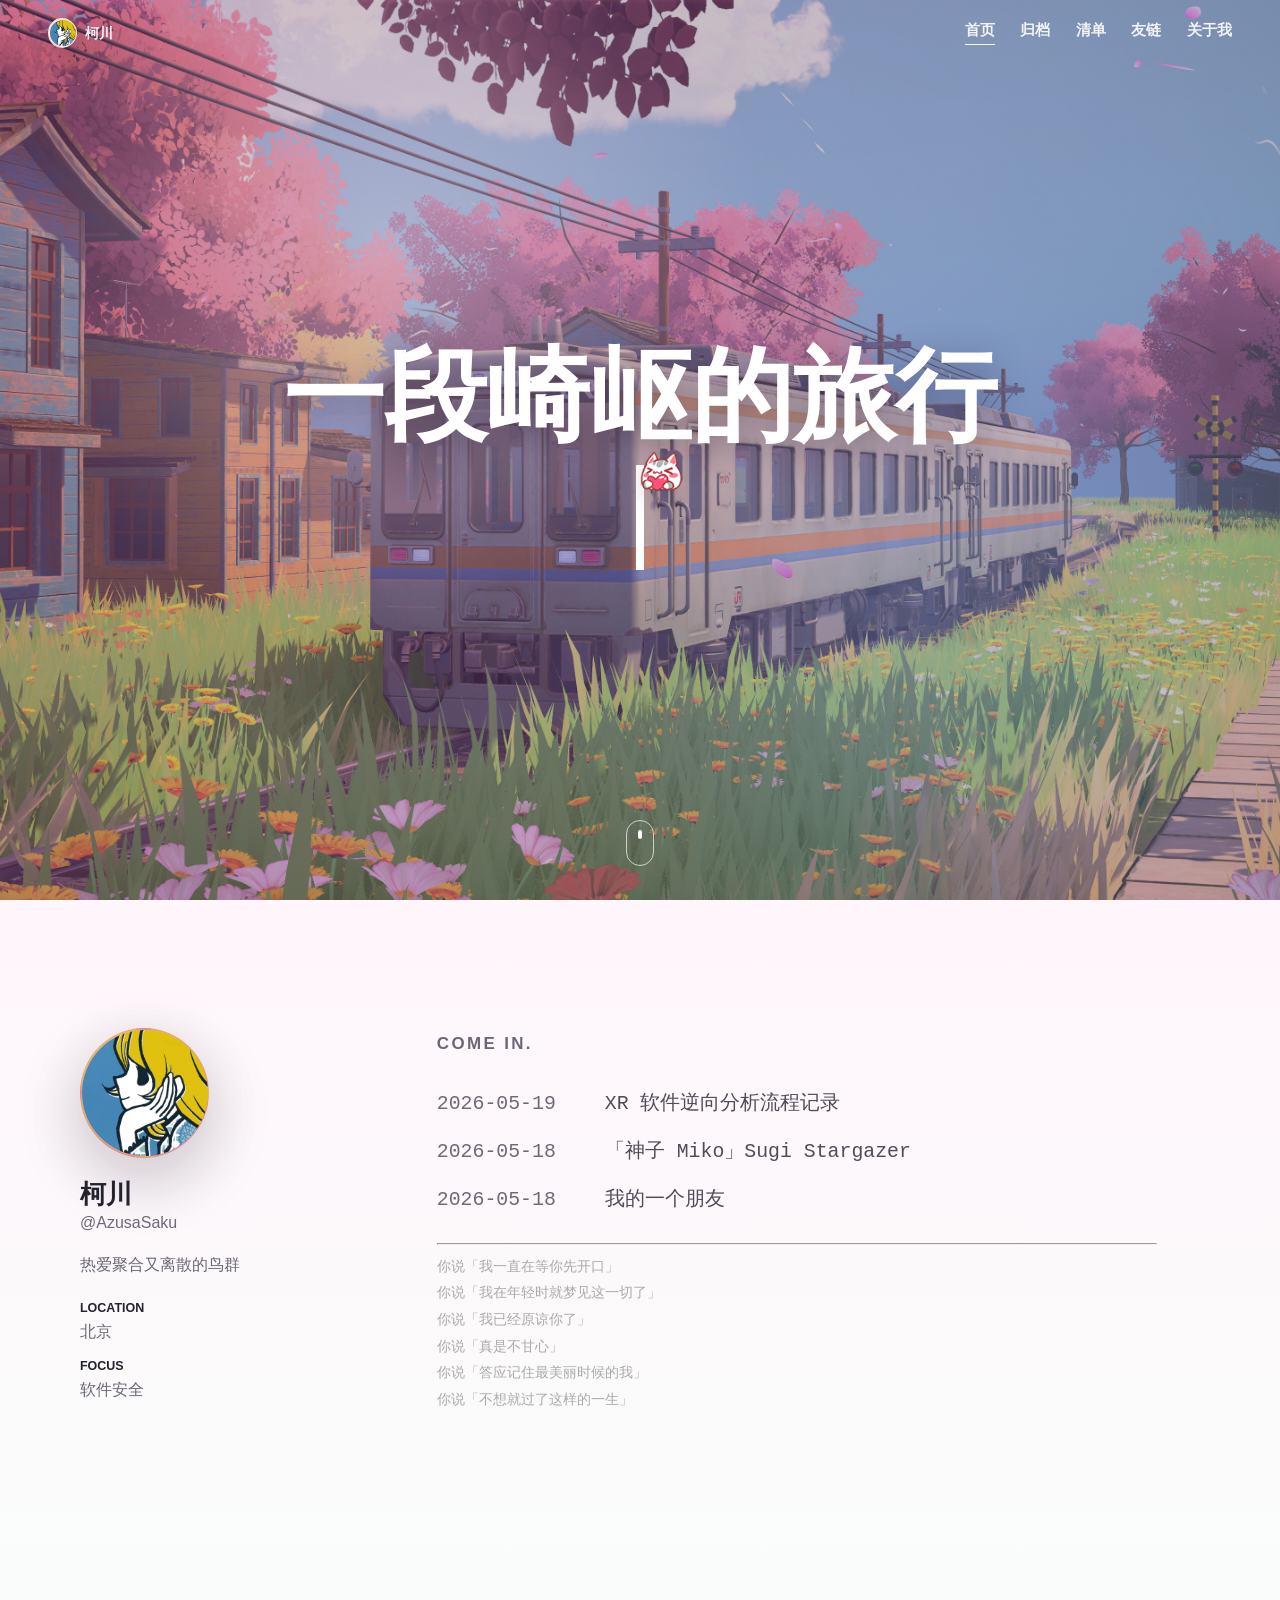
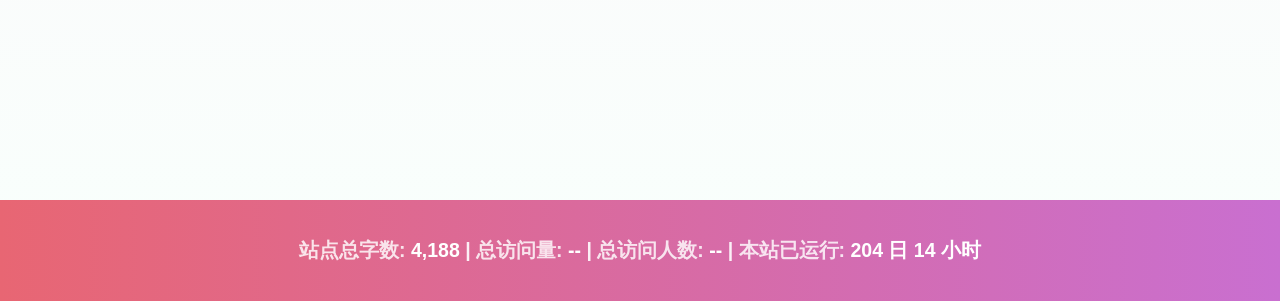
==== commit 0b240f55: "0008 限制父类容器及子元素" ====
--- a/index.html
+++ b/index.html
@@ -5,8 +5,8 @@
     <meta name="viewport" content="width=device-width, initial-scale=1.0" />
     <title>首页 | 柯川</title>
     <meta name="description" content="个人主页、技术博客、清单、友链和关于我。" />
-    <link rel="stylesheet" href="styles.css?v=20260520" />
-    <script src="site.js?v=20260520" defer></script>
+    <link rel="stylesheet" href="styles.css?v=20260525" />
+    <script src="site.js?v=20260525" defer></script>
   </head>
   <body>
     <div class="door-effect" aria-hidden="true">
--- a/styles.css
+++ b/styles.css
@@ -622,11 +622,19 @@
   width: min(920px, calc(100% - 40px));
   margin: 0 auto;
   padding: clamp(128px, 15vw, 172px) 0 clamp(72px, 10vw, 120px);
+  overflow-x: hidden;
+}
+
+.article-layout {
+  display: block;
+  min-width: 0;
 }
 
 .article-shell {
   display: grid;
   gap: clamp(36px, 6vw, 58px);
+  min-width: 0;
+  max-width: 100%;
 }
 
 .article-header h1 {
@@ -634,12 +642,16 @@
   font-size: clamp(2.35rem, 6vw, 4.8rem);
   line-height: 1.08;
   letter-spacing: 0;
+  overflow-wrap: anywhere;
 }
 
 .article-content {
   color: #4c4754;
   font-size: 1.08rem;
   line-height: 2;
+  min-width: 0;
+  max-width: 100%;
+  overflow-wrap: break-word;
 }
 
 .article-content h2,
@@ -647,10 +659,26 @@
   margin: 2.2em 0 0.8em;
   color: var(--ink);
   line-height: 1.25;
+  scroll-margin-top: 110px;
 }
 
 .article-content p {
   margin: 0 0 1.15em;
+  max-width: 100%;
+}
+
+.article-content a {
+  color: #6aa9ff;
+  text-decoration: underline;
+  text-decoration-color: rgba(106, 169, 255, 0.42);
+  text-decoration-thickness: 1px;
+  text-underline-offset: 4px;
+}
+
+.article-content a:hover,
+.article-content a:focus-visible {
+  color: #4d93f7;
+  text-decoration-color: currentColor;
 }
 
 .article-content hr {
@@ -665,6 +693,16 @@
   padding-left: 18px;
   border-left: 3px solid rgba(232, 93, 134, 0.48);
   color: var(--muted);
+  max-width: 100%;
+  overflow-wrap: break-word;
+}
+
+.article-content img {
+  display: block;
+  max-width: 100%;
+  height: auto;
+  margin: 1.8em auto;
+  border-radius: 8px;
 }
 
 .article-content code {
@@ -672,22 +710,142 @@
   border-radius: 4px;
   background: rgba(48, 43, 62, 0.08);
   font-family: "JetBrains Mono", "Cascadia Code", "Fira Code", "Consolas", monospace;
+  white-space: break-spaces;
+  overflow-wrap: anywhere;
 }
 
 .article-content pre {
+  display: block;
+  width: 100%;
+  max-width: 100%;
+  box-sizing: border-box;
   overflow-x: auto;
   margin: 1.4em 0;
   padding: 18px 20px;
   border: 1px solid rgba(48, 43, 62, 0.1);
   border-radius: 8px;
-  background: rgba(255, 255, 255, 0.68);
+  background: rgba(255, 255, 255, 0.78);
 }
 
 .article-content pre code {
   display: block;
+  min-width: max-content;
   padding: 0;
+  color: inherit;
   background: transparent;
   line-height: 1.75;
+  white-space: pre;
+  overflow-wrap: normal;
+}
+
+.article-table-wrap {
+  width: 100%;
+  max-width: 100%;
+  overflow-x: auto;
+  margin: 1.6em 0;
+}
+
+.article-content table {
+  width: max-content;
+  max-width: none;
+  min-width: 100%;
+  border-collapse: collapse;
+}
+
+.article-content th,
+.article-content td {
+  padding: 10px 12px;
+  border: 1px solid rgba(48, 43, 62, 0.12);
+  text-align: left;
+  vertical-align: top;
+}
+
+.article-content iframe,
+.article-content video {
+  max-width: 100%;
+}
+
+.article-content pre code.hljs {
+  background: transparent;
+}
+
+.article-content .hljs-keyword,
+.article-content .hljs-selector-tag,
+.article-content .hljs-title.function_ {
+  color: #cf5f8b;
+}
+
+.article-content .hljs-string,
+.article-content .hljs-attr,
+.article-content .hljs-literal {
+  color: #27876f;
+}
+
+.article-content .hljs-number,
+.article-content .hljs-built_in,
+.article-content .hljs-type {
+  color: #7b70d6;
+}
+
+.article-content .hljs-comment {
+  color: #8f8a96;
+  font-style: italic;
+}
+
+.article-toc {
+  position: fixed;
+  top: 118px;
+  left: calc(50% + 620px);
+  width: min(160px, calc(50vw - 560px));
+  max-height: none;
+  overflow: visible;
+  padding: 0;
+  color: #aaa6b0;
+  font-size: 0.74rem;
+  pointer-events: auto;
+}
+
+.article-toc-list {
+  display: grid;
+  gap: 7px;
+  min-width: 0;
+}
+
+.article-toc-link {
+  position: relative;
+  display: block;
+  color: #aaa6b0;
+  line-height: 1.28;
+  min-width: 0;
+  width: 100%;
+  padding-bottom: 1px;
+  border-bottom: 1px solid transparent;
+}
+
+.article-toc-link:hover,
+.article-toc-link:focus-visible {
+  color: #7f7a86;
+  border-bottom-color: currentColor;
+}
+
+.article-toc-text {
+  display: block;
+  overflow: hidden;
+  text-overflow: ellipsis;
+  white-space: nowrap;
+}
+
+.article-toc-h3 {
+  padding-left: 10px;
+  font-size: 0.7rem;
+}
+
+@media (max-width: 1320px) {
+  .article-toc {
+    left: auto;
+    right: 24px;
+    width: 150px;
+  }
 }
 
 .article-style-tech .article-header h1,
@@ -763,6 +921,10 @@
 
   .post-card-reverse .post-image {
     order: 0;
+  }
+
+  .article-toc {
+    display: none;
   }
 }
 
@@ -910,3 +1072,73 @@
     border-color: transparent;
   }
 }
+
+
+.cursor-sparkle {
+  position: fixed;
+  z-index: 9998;
+  aspect-ratio: 1;
+  pointer-events: none;
+  border-radius: 50%;
+  background: #fff;
+  box-shadow:
+    0 0 8px rgba(255, 255, 255, 0.92),
+    0 0 16px rgba(255, 143, 171, 0.72),
+    0 0 24px rgba(135, 191, 255, 0.48);
+  transform: translate(-50%, -50%) rotate(45deg);
+  animation: cursor-sparkle-fade 680ms ease-out forwards;
+}
+
+.cursor-sparkle::before,
+.cursor-sparkle::after {
+  position: absolute;
+  inset: 50% auto auto 50%;
+  width: 180%;
+  height: 1px;
+  border-radius: 999px;
+  background: rgba(255, 255, 255, 0.86);
+  content: "";
+  transform: translate(-50%, -50%);
+}
+
+.cursor-sparkle::after {
+  width: 1px;
+  height: 180%;
+}
+
+.cursor-mascot {
+  position: fixed;
+  left: 0;
+  top: 0;
+  z-index: 9999;
+  width: 42px;
+  aspect-ratio: 1;
+  pointer-events: none;
+  transform: translate3d(-120px, -120px, 0);
+  will-change: transform;
+}
+
+.cursor-mascot img {
+  display: block;
+  width: 100%;
+  height: 100%;
+  object-fit: contain;
+  filter: drop-shadow(0 8px 14px rgba(39, 31, 48, 0.16));
+}
+
+.cursor-mascot-placeholder {
+  display: none;
+}
+
+@keyframes cursor-sparkle-fade {
+  0% {
+    opacity: 0.98;
+    scale: 0.72;
+  }
+
+  100% {
+    opacity: 0;
+    translate: 0 -22px;
+    scale: 0.18;
+  }
+}
